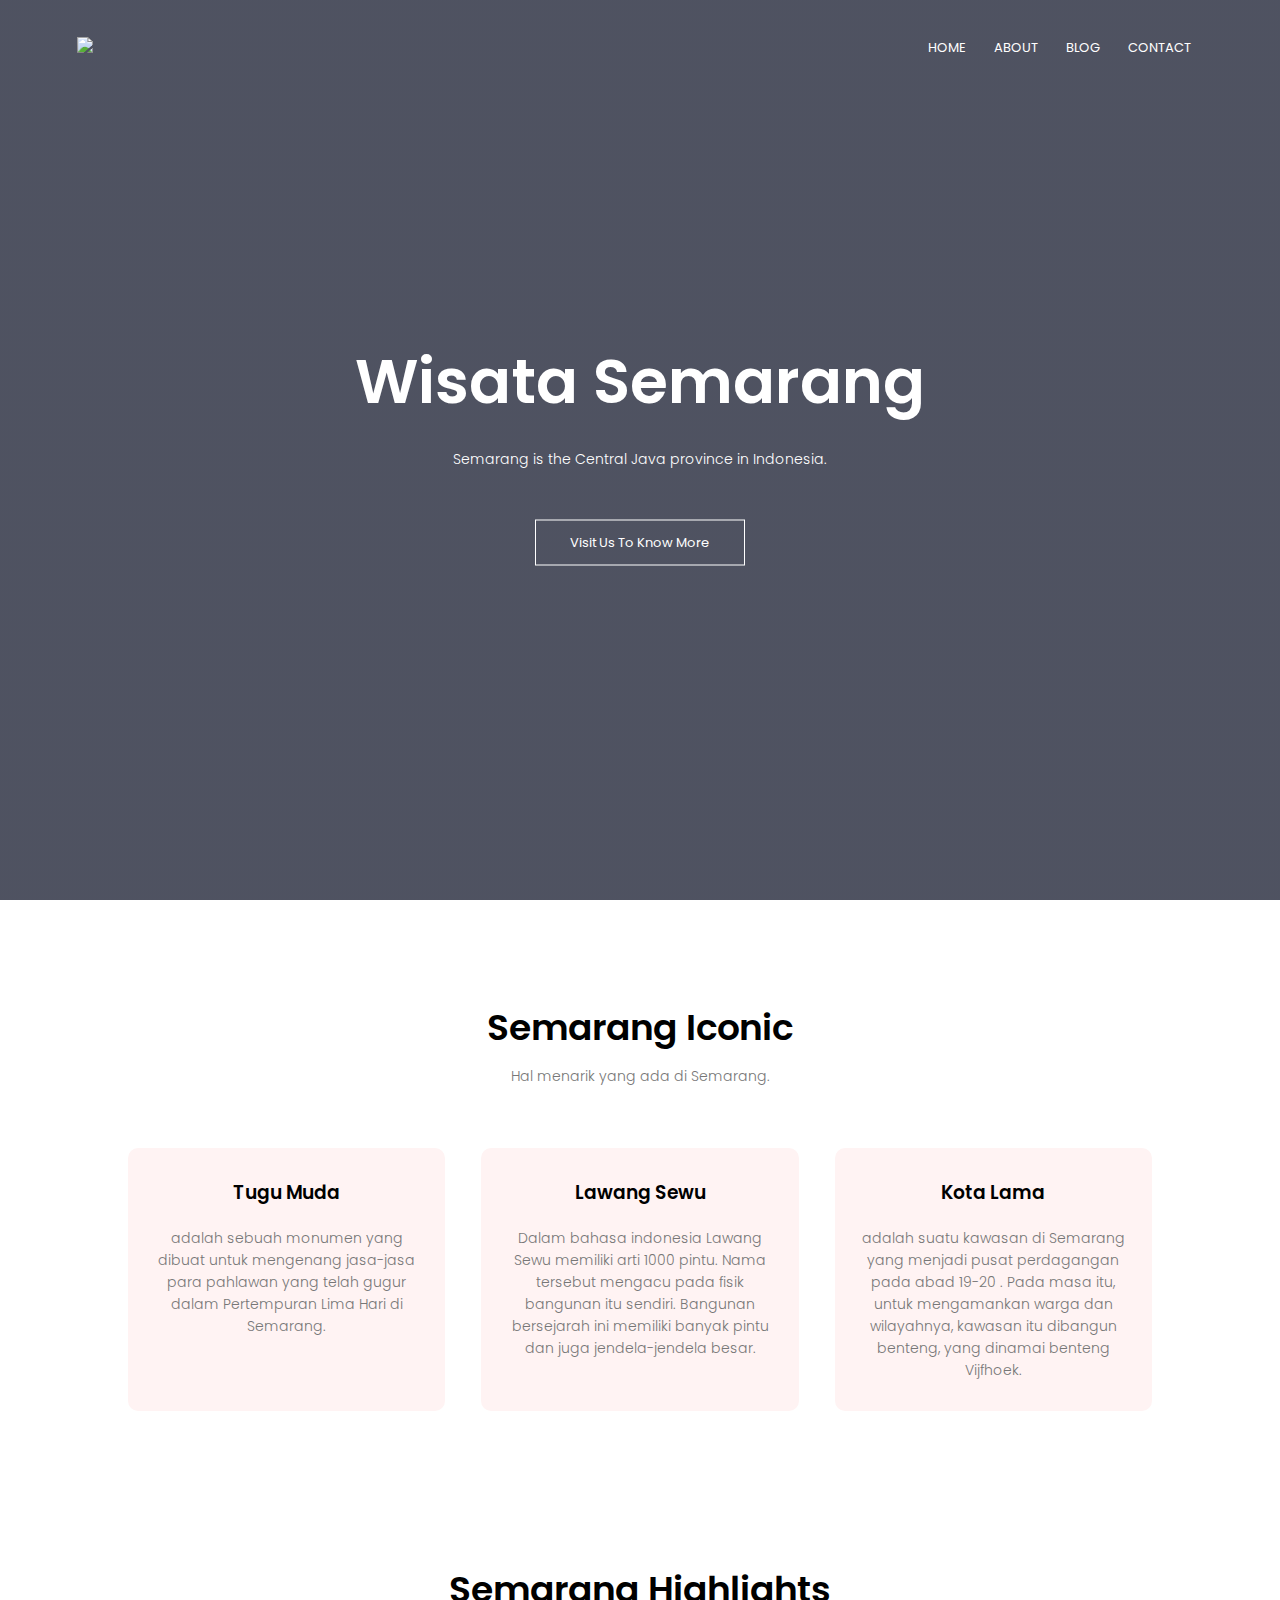
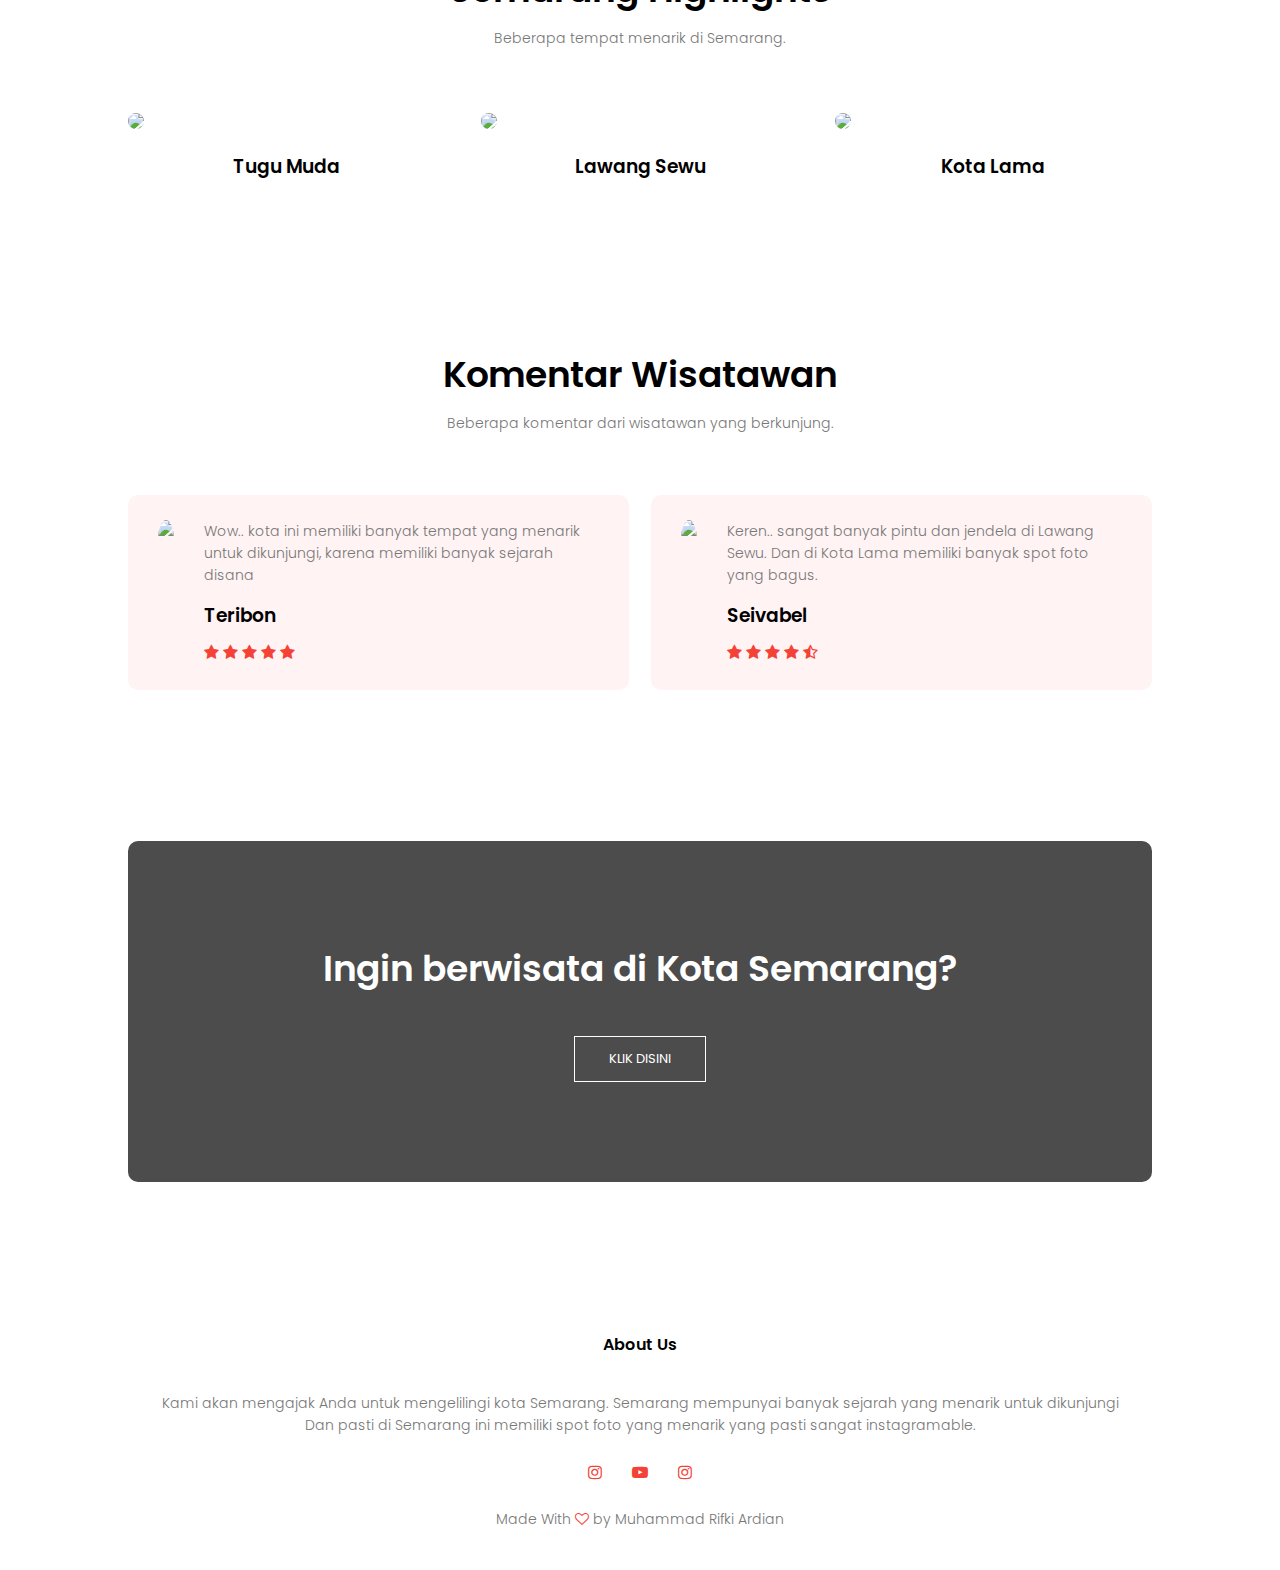
==== index.html @ e6a8fcf2 "Add files via upload" ====
<!DOCTYPE html>
<html>
    <head>
        <meta name="viewport" content ="with=device-width, initial-scale=1.0">
        <title>Wisata Semarang</title>
        <link rel="stylesheet" href="style.css">
        <link rel="preconnect" href="https://fonts.googleapis.com">
        <link rel="preconnect" href="https://fonts.gstatic.com" crossorigin>
        <link href="https://fonts.googleapis.com/css2?family=Poppins:wght@100;200;300;400;600;700&display=swap" rel="stylesheet">
        <link rel="stylesheet" href="https://cdnjs.cloudflare.com/ajax/libs/font-awesome/4.7.0/css/font-awesome.min.css">
    </head>
    <body>
        <section class="header">
            <nav>
                <a href="https://www.instagram.com/rifkiardiann/"><img src="img/logoinstagram.png" width="50px" ></a>
                <div class="nav-links" id="navLinks">
                   <i class="fa fa-times" onclick="hideMenu()"></i>
                    <ul>
                        <li><a href="index.html">HOME</a></li>
                        <li><a href="about.html">ABOUT</a></li>
                        <li><a href="blog.html">BLOG</a></li>
                        <li><a href="contact.html">CONTACT</a></li>    
                    </ul>
                </div>
                <i class="fa fa-bars" onclick="showMenu()"></i>
             </nav>
         <div class="text-box">
                 <h1>Wisata Semarang</h1>
                 <p> Semarang is the Central Java province in Indonesia.</p>
                    <a href="https://www.instagram.com/wisatasemarang/" class="hero-btn">Visit Us To Know More</a>
            </div> 

        </section>

<!-------------COURSE----------->
        <section class="course">
            <h1>Semarang Iconic</h1>
             <p>Hal menarik yang ada di Semarang.</p>
            
            <div class="row">
                <div class="course-col">
                    <h3>Tugu Muda</h3>
                    <p>adalah sebuah monumen yang dibuat untuk mengenang jasa-jasa para pahlawan yang telah gugur dalam Pertempuran Lima Hari di Semarang.</p>

                </div>
                <div class="course-col">
                    <h3>Lawang Sewu</h3>
                    <p>Dalam bahasa indonesia Lawang Sewu memiliki arti 1000 pintu. Nama tersebut mengacu pada fisik bangunan itu sendiri. 
                    Bangunan bersejarah ini memiliki banyak pintu dan juga jendela-jendela besar.</p>

                </div>
                <div class="course-col">
                    <h3>Kota Lama</h3>
                    <p>adalah suatu kawasan di Semarang yang menjadi pusat perdagangan pada abad 19-20 . Pada masa itu, untuk mengamankan warga dan wilayahnya, 
                    kawasan itu dibangun benteng, yang dinamai benteng Vijfhoek.</p>

                </div>
                
            </div>
         
        </section>

        <!---facilities---->
        <section class="facilities">
            <h1>Semarang Highlights</h1>
            <p>Beberapa tempat menarik di Semarang.</p>

            <div class="row">
                <div class="facilities-col">
                    <div class="full-img" id="fullImgBox">
                        <img src="img/1.jpg" id="fullImg" />
                        <span onclick="closeFullImg()"> X </span>
                    </div>

                    <div class="img-gallery">
                    <img src="img/tugumuda.jpg" onclick="openFullImg(this.src)">
                    </div>

                    <h3>Tugu Muda</h3>
                </div>
                <div class="facilities-col">
                    <div class="img-gallery">
                    <img src="img/lawangsewu.jpg" onclick="openFullImg(this.src)">
                    </div>

                    <h3>Lawang Sewu</h3>
                </div>
                <div class="facilities-col">
                    <div class="img-gallery">
                    <img src="img/kotalama.jpg" onclick="openFullImg(this.src)">
                    </div>

                    <h3>Kota Lama</h3>
                </div>
            </div>
        </section>

<!--TESTIMONIALS-->
        <section class="testimonials">
            <h1>Komentar Wisatawan</h1>
            <p>Beberapa komentar dari wisatawan yang berkunjung.</p>

            <div class="row">
                <div class="testimonial-col">
                    <img src="img/1.jpg">
                    <div>
                        <p>Wow.. kota ini memiliki banyak tempat yang menarik untuk dikunjungi, karena memiliki
                        banyak sejarah disana
                        </p>
                        <h3>Teribon</h3>
                        <i class="fa fa-star"></i>
                        <i class="fa fa-star"></i>
                        <i class="fa fa-star"></i>
                        <i class="fa fa-star"></i>
                        <i class="fa fa-star"></i>
                        
                    </div>
                </div>
                <div class="testimonial-col">
                    <img src="img/3.jpg">
                    <div>
                        <p>Keren.. sangat banyak pintu dan jendela di Lawang Sewu. 
                        Dan di Kota Lama memiliki banyak spot foto yang bagus.</p>
                        <h3>Seivabel</h3>
                        <i class="fa fa-star"></i>
                        <i class="fa fa-star"></i>
                        <i class="fa fa-star"></i>
                        <i class="fa fa-star"></i>
                        <i class="fa fa-star-half-o"></i>
                    </div>
                </div>
            </div>
        </section>


<!-----CALL TO ACTION----->
         <section class="cta">
            <h1>Ingin berwisata di Kota Semarang?</h1>
            <a href="contact.html" class="hero-btn">KLIK DISINI</a>
         </section>


<!----FOOTER----->

         <section class="footer">
             <h4>About Us</h4>
             <p>Kami akan mengajak Anda untuk mengelilingi kota Semarang. Semarang mempunyai banyak sejarah yang menarik untuk dikunjungi <br> 
                Dan pasti di Semarang ini memiliki spot foto yang menarik yang pasti sangat instagramable.</p>
             <div class="icons">
                <a href="https://www.instagram.com/rifkiardiann/"><i class="fa fa-instagram"></i></a>
                <a href="https://www.youtube.com/c/hendrarprihadihendi"><i class="fa fa-youtube-play"></i></a>
                <a href="https://www.instagram.com/wisatasemarang/"><i class="fa fa-instagram"></i></a>
             </div>
             <p>Made With <i class="fa fa-heart-o"></i> by Muhammad Rifki Ardian</p>
         </section>



<!--JAVASCRIPT TOGGLE MENU-->
        <script>
            var navLinks = document.getElementById("navLinks");
            function showMenu (){
                navLinks.style.right = "0";
            }
            function hideMenu () {
                navLinks.style.right = "-200px";
            }
        </script>

<!---------ZOOM FOTO/GAMBAR----------->
<script>
      var fullImgBox = document.getElementById("fullImgBox");
      var fullImg = document.getElementById("fullImg");

      function openFullImg(pic) {
        fullImgBox.style.display = "flex";
        fullImg.src = pic;
      }

      function closeFullImg() {
        fullImgBox.style.display = "none";
      }
    </script>








    </body>
</html>
---- style.css ----
* {
  margin: 0;
  padding: 0;
  font-family: "Poppins", sans-serif;
}
.header {
  min-height: 100vh;
  width: 100%;
  background-image: linear-gradient(rgba(4, 9, 30, 0.7), rgba(4, 9, 30, 0.7)), url(img/background.utama.jpg);
  background-position: center;
  background-size: cover;
  position: relative;
}
nav {
  display: flex;
  padding: 2% 6%;
  justify-content: space-between;
  align-items: center;
}
nav img {
  width: 90px;
}
.nav-links {
  flex: 1;
  text-align: right;
}
.nav-links ul li {
  position: fixed;
  list-style: none;
  display: inline-block;
  padding: 8px 12px;
  position: relative;
}
.nav-links ul li a {
  color: #fff;
  text-decoration: none;
  font-size: 13px;
}
.nav-links ul li::after {
  content: "";
  width: 0%;
  height: 2px;
  background: #f44336;
  display: block;
  margin: auto;
  transition: 0.3s;
}
.nav-links ul li:hover::after {
  width: 100%;
}
.text-box {
  width: 95%;
  color: #fff;
  position: absolute;
  top: 50%;
  left: 50%;
  transform: translate(-50%, -50%);
  text-align: center;
}
.text-box h1 {
  font-size: 62px;
}
.text-box p {
  margin: 10px 0 40px;
  font: 14px;
  color: #fff;
}
.hero-btn {
  display: inline-block;
  text-decoration: none;
  color: white;
  border: 1px solid #fff;
  padding: 12px 34px;
  font-size: 13px;
  background: transparent;
  position: relative;
  cursor: pointer;
}
.hero-btn:hover {
  border: 1px solid#f44336;
  background: #f44336;
  transition: 0.8s;
}
nav .fa {
  display: none;
}
@media (max-width: 700px) {
  .text-box h1 {
    font-size: 20px;
  }
  .nav-links ul li {
    display: block;
  }

  /*----------------navigation bar samping------------------*/

  .nav-links {
    position: fixed;
    background: #f44336;
    height: 100vh;
    width: 200px;
    top: 0;
    right: -200px;
    text-align: left;
    z-index: 2;
    transition: 1s;
  }
  nav .fa {
    display: block;
    color: #fff;
    margin: 10px;
    font-size: 22px;
    cursor: pointer;
  }
  .nav-links ul {
    padding: 30px;
  }
}

/*-------------------COURSE--------------------*/

.course {
  width: 80%;
  margin: auto;
  text-align: center;
  padding-top: 100px;
}
h1 {
  font-size: 36px;
  font-weight: 600;
}
p {
  color: #777;
  font-size: 14px;
  font-weight: 300;
  line-height: 22px;
  padding: 10px;
}
.row {
  margin-top: 5%;
  display: flex;
  justify-content: space-between;
}
.course-col {
  flex-basis: 31%;
  background: #fff3f3;
  border-radius: 10px;
  margin-bottom: 5%;
  padding: 20px 12px;
  box-sizing: border-box;
  transition: 0.5s;
}
h3 {
  text-align: center;
  font-weight: 600;
  margin: 10px 0;
}
.course-col:hover {
  box-shadow: 0 0 20px 0px rgba(0, 0, 0, 0.2);
}
@media (max-width: 700px) {
  .row {
    flex-direction: column;
  }
}

/*--------------------facilities---------------------*/

.facilities {
  width: 80%;
  margin: auto;
  text-align: center;
  padding-top: 100px;
}
.facilities-col {
  flex-basis: 31%;
  border-radius: 10px;
  margin-bottom: 5%;
  text-align: left;
}
.facilities-col img {
  width: 100%;
  border-radius: 10px;
}
.facilities-col p {
  padding: 0;
}
.facilities-col h3 {
  margin-top: 16px;
  margin-bottom: 15px;
  text-align: center;
}


/*---------------------testimonials-----------------------*/

.testimonials {
  width: 80%;
  margin: auto;
  padding-top: 100px;
  text-align: center;
}
.testimonial-col {
  flex-basis: 44%;
  border-radius: 10px;
  margin-bottom: 5%;
  text-align: left;
  background: #fff3f3;
  padding: 25px;
  cursor: pointer;
  display: flex;
}
.testimonial-col img {
  height: 40px;
  margin-left: 5px;
  margin-right: 30px;
  border-radius: 50%;
}
.testimonial-col p {
  padding: 0;
}
.testimonial-col h3 {
  margin-top: 15px;
  text-align: left;
}
.testimonial-col .fa {
  color: #f44336;
}
@media (max-width: 700px) {
  .testimonial-col img {
    margin-left: 0px;
    margin-right: 50px;
  }
}

/*---------------------Call To Action-----------------------*/
.cta {
  margin: 100px auto;
  width: 80%;
  background-image: linear-gradient(rgba(0, 0, 0, 0.7), rgba(0, 0, 0, 0.7)), url(img/about.jpg);
  background-position: center;
  background-size: cover;
  border-radius: 10px;
  text-align: center;
  padding: 100px 0;
}
.cta h1 {
  color: #fff;
  margin-bottom: 40px;
  padding: 0;
}
@media (max-width: 700px) {
  .cta h1 {
    font-size: 24px;
  }
}

/*--------------------FOOTER------------------------*/
.footer {
  width: 100%;
  text-align: center;
  padding: 30px 0;
}
.footer h4 {
  margin-bottom: 25px;
  margin-top: 20px;
  font-weight: 600;
}
.icons .fa {
  color: #f44336;
  margin: 0 13px;
  cursor: pointer;
  padding: 18px 0;
}
.fa-heart-o {
  color: #f44336;
}

/*----------- ABOUT US PAGE-------------*/

.sub-header {
  height: 50vh;
  width: 100%;
  background-image: linear-gradient(rgba(4, 9, 30, 0.7), rgba(4, 9, 30, 0.7)), url(img/baackgroundjudul.jpg);
  background-position: center;
  background-size: cover;
  text-align: center;
  color: #fff;
}
/* .sub-header h1 {
} */
.about-us {
  width: 80%;
  margin: auto;
  padding-top: 80px;
  padding-bottom: 50px;
}
.about-col {
  flex-basis: 48%;
  padding: 30px 10px;
  text-align: justify;
}
.about-col img {
  width: 100%;
}
.about-col h1 {
  padding-top: 0;
}
.about-col p {
  padding: 15px 0 25px;
  text-indent: 30px;
}
.red-btn {
  border: 1px solid #f44336;
  background: transparent;
  color: #f44336;
}
.red-btn:hover {
  color: #fff;
}

/*----------------BLOG CONTENT----------------*/
.blog{
  padding: 12px;
  justify-content: center;
  text-align: center;
}
.blog h1{
  margin-top: 5%;
  margin-bottom: 2%;
}

.pilih{
  margin-left: 0%;
  padding-left: 0%;
  text-align: left;
  justify-content: left;
}

input,textarea{
  width: 25%;
  padding: 12px;
  margin-top: 10px;
  margin-bottom: 10px;
  outline: none;
  border: 1px solid #acc;
  box-sizing: border-box;
  }
button{
  width: 25%;
  padding: 15px;
  margin-bottom: 17px;
  outline: none;
  border: 1px solid #acc;
  box-sizing: border-box;
  }
  .pilihan{
    width: 25%;
    margin-left: 37.5%;
    text-align: left;
    justify-content: left;
  }
  .pilihan .maju{
      margin-top: 0;
  }
  .pilihan p{
    margin-left: 0%;
    padding-left: 0%;
  }
@media (max-width: 700px) {
  .sub-header h1 {
    font-size: 24px;
  }
  input, textarea, button{
    width: 100%;
  }
  .pilihan{
    width: 100%;
    text-align: left;
    justify-content: left;
    margin-left: 0;
  }
}

/*----------CONTACT US PAGE-----------*/
.location {
  width: 80%;
  margin: auto;
  padding: 80px 0;
}
.location iframe {
  width: 100%;
}
.contact-us {
  width: 80%;
  margin: auto;
}
.contact-col {
  flex-basis: 48%;
  margin-bottom: 30px;
}
.contact-col div {
  display: flex;
  align-items: center;
  margin-bottom: 40px;
}
.contact-col div .fa {
  font-size: 28px;
  color: #f44336;
  margin: 10px;
  margin-right: 30px;
}
.contact-col div p {
  padding: 0;
}
.contact-col div h5 {
  font-size: 20px;
  margin-bottom: 5px;
  color: #555;
  font-weight: 400;
}
.contact-col input,
.contact-col textarea {
  width: 100%;
  padding: 15px;
  margin-bottom: 17px;
  outline: none;
  border: 1px solid #acc;
  box-sizing: border-box;
}

/*--------ZOOM FOTO/GAMBAR--------*/
.img-gallery img {
  width: 100%;
  cursor: pointer;
  transition: 0.9s;
}
.full-img {
  width: 100%;
  height: 100vh;
  background: rgba(0, 0, 0, 0.9);
  position: fixed;
  top: 0;
  left: 0;
  display: none;
  align-items: center;
  justify-content: center;
  z-index: 100;
}
.full-img img {
  width: 90%;
  max-width: 500px;
}
.full-img span {
  position: absolute;
  top: 5%;
  right: 5%;
  font-size: 30px;
  color: white;
  cursor: pointer;
}

/* Transition page */
body{
  animation: transitionIn 0.5s;
}

@keyframes transitionIn {
  from{
    opacity: 0;
    transform: rotateY(-10deg);
  }
  to{
    opacity: 1;
    transform: rotateY(0);
  }
}
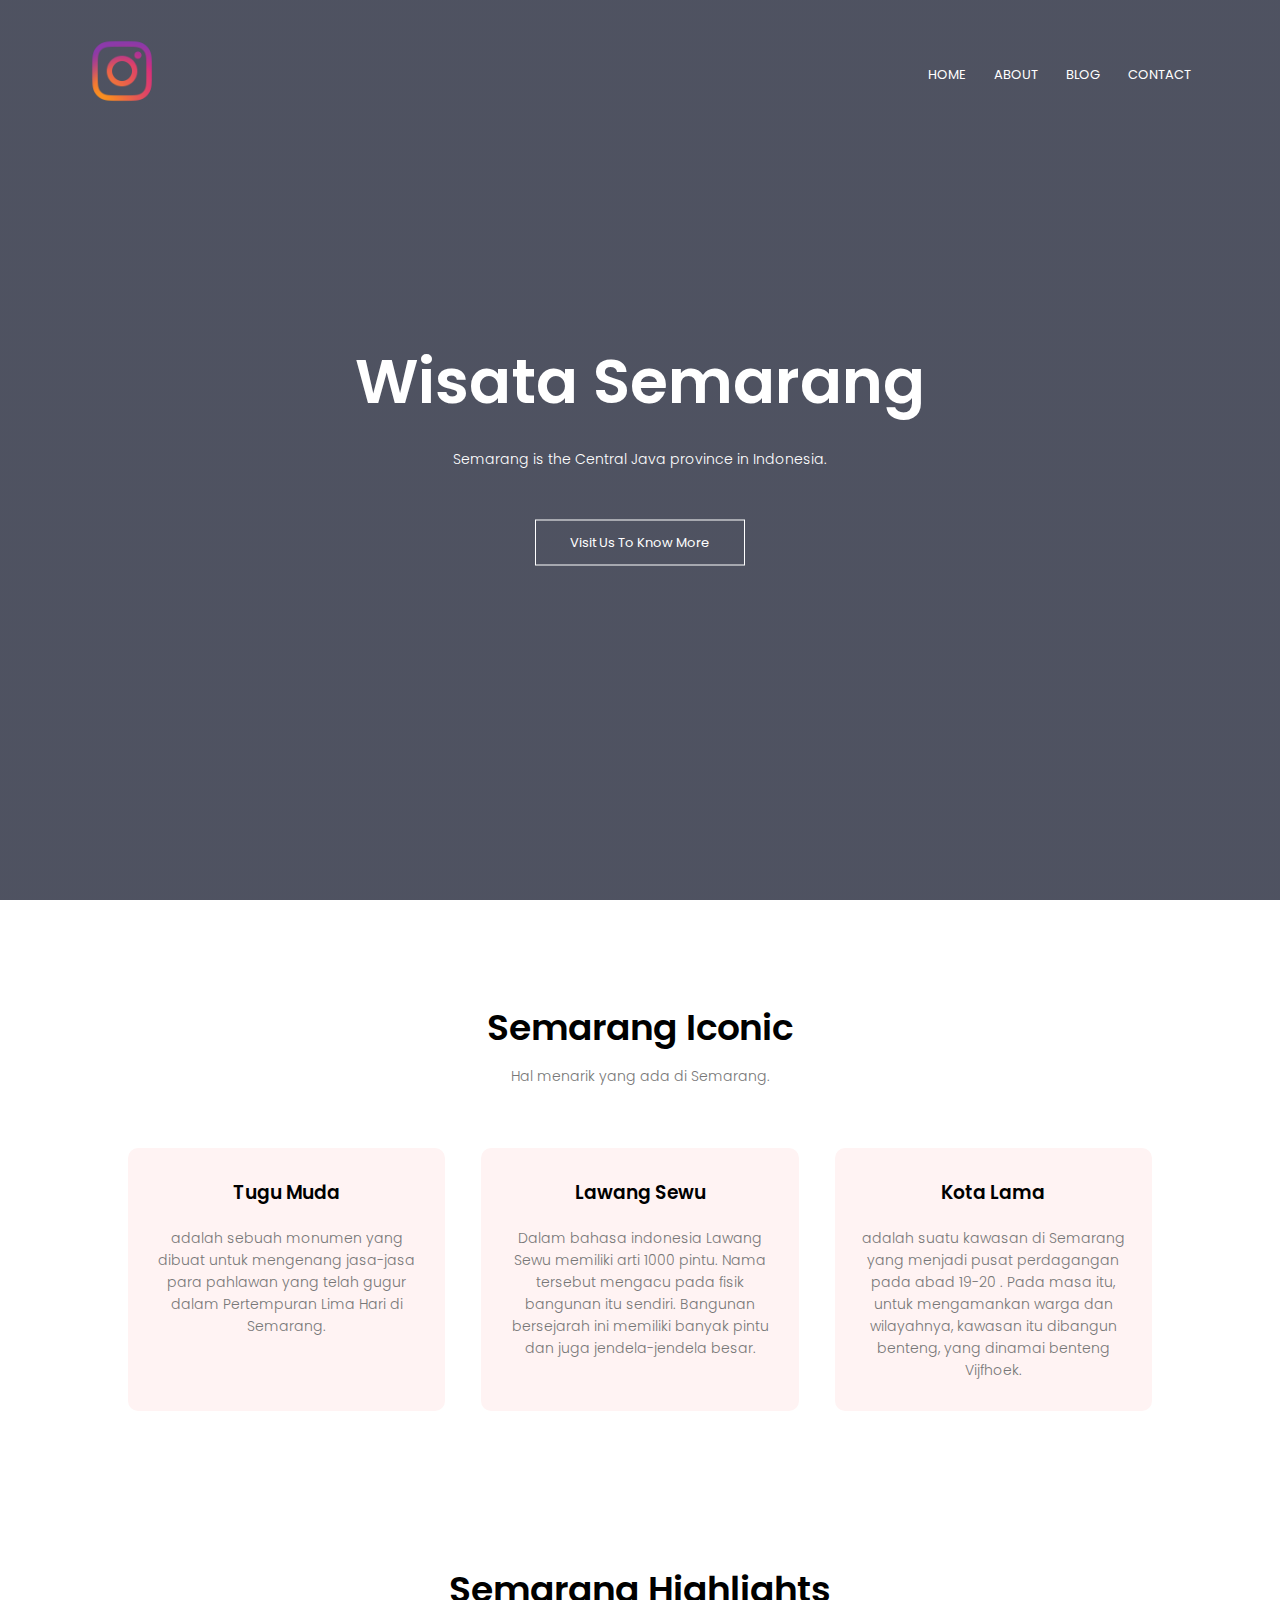
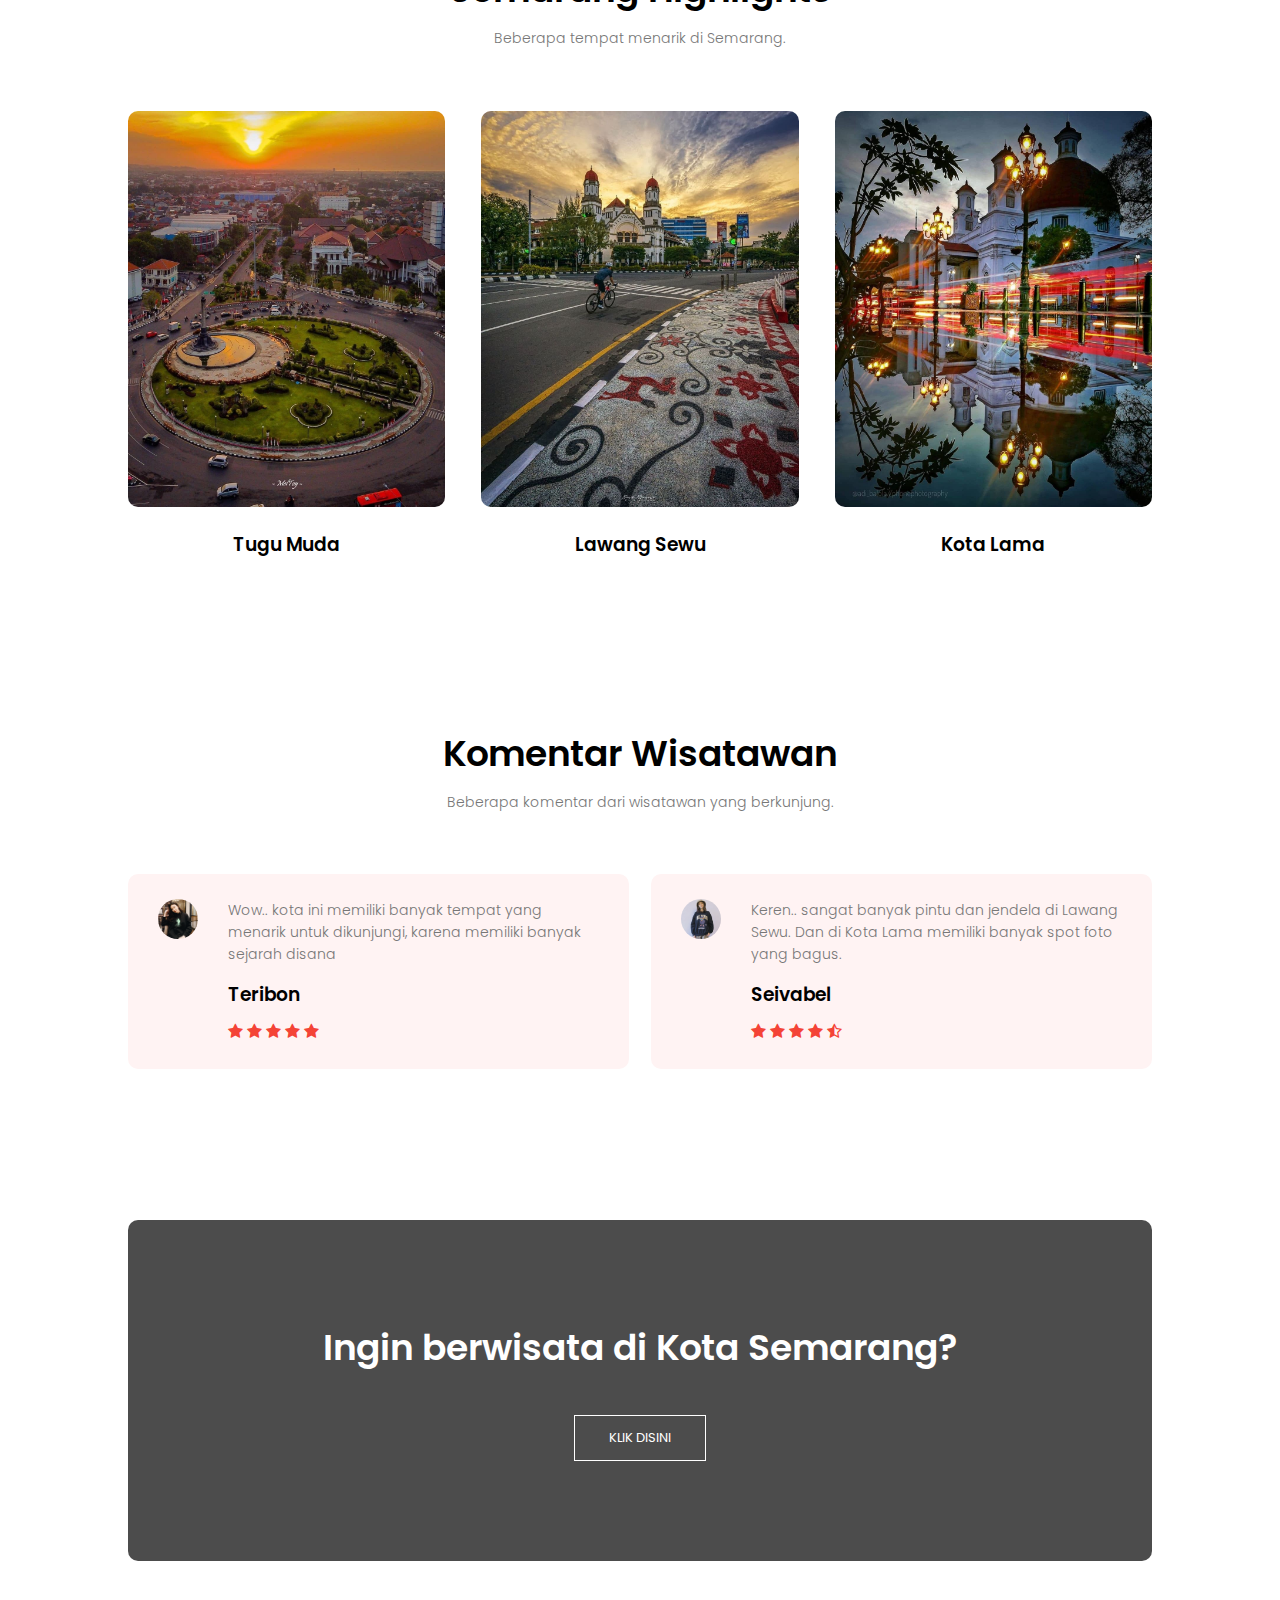
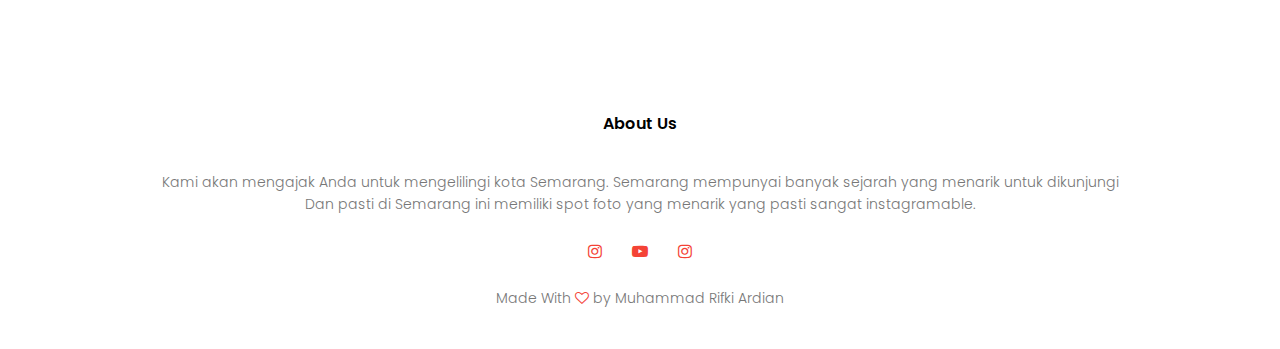
==== commit 896e128c: "Update index.html" ====
--- a/index.html
+++ b/index.html
@@ -12,7 +12,7 @@
     <body>
         <section class="header">
             <nav>
-                <a href="https://www.instagram.com/rifkiardiann/"><img src="img/logoinstagram.png" width="50px" ></a>
+                <a href="https://www.instagram.com/rifkiardiann/"><img src="logoinstagram.png" width="50px" ></a>
                 <div class="nav-links" id="navLinks">
                    <i class="fa fa-times" onclick="hideMenu()"></i>
                     <ul>
@@ -73,21 +73,21 @@
                     </div>
 
                     <div class="img-gallery">
-                    <img src="img/tugumuda.jpg" onclick="openFullImg(this.src)">
+                    <img src="tugumuda.jpg" onclick="openFullImg(this.src)">
                     </div>
 
                     <h3>Tugu Muda</h3>
                 </div>
                 <div class="facilities-col">
                     <div class="img-gallery">
-                    <img src="img/lawangsewu.jpg" onclick="openFullImg(this.src)">
+                    <img src="lawangsewu.jpg" onclick="openFullImg(this.src)">
                     </div>
 
                     <h3>Lawang Sewu</h3>
                 </div>
                 <div class="facilities-col">
                     <div class="img-gallery">
-                    <img src="img/kotalama.jpg" onclick="openFullImg(this.src)">
+                    <img src="kotalama.jpg" onclick="openFullImg(this.src)">
                     </div>
 
                     <h3>Kota Lama</h3>
@@ -102,7 +102,7 @@
 
             <div class="row">
                 <div class="testimonial-col">
-                    <img src="img/1.jpg">
+                    <img src="1.jpg">
                     <div>
                         <p>Wow.. kota ini memiliki banyak tempat yang menarik untuk dikunjungi, karena memiliki
                         banyak sejarah disana
@@ -117,7 +117,7 @@
                     </div>
                 </div>
                 <div class="testimonial-col">
-                    <img src="img/3.jpg">
+                    <img src="3.jpg">
                     <div>
                         <p>Keren.. sangat banyak pintu dan jendela di Lawang Sewu. 
                         Dan di Kota Lama memiliki banyak spot foto yang bagus.</p>
@@ -190,4 +190,4 @@
 
 
     </body>
-</html>+</html>
